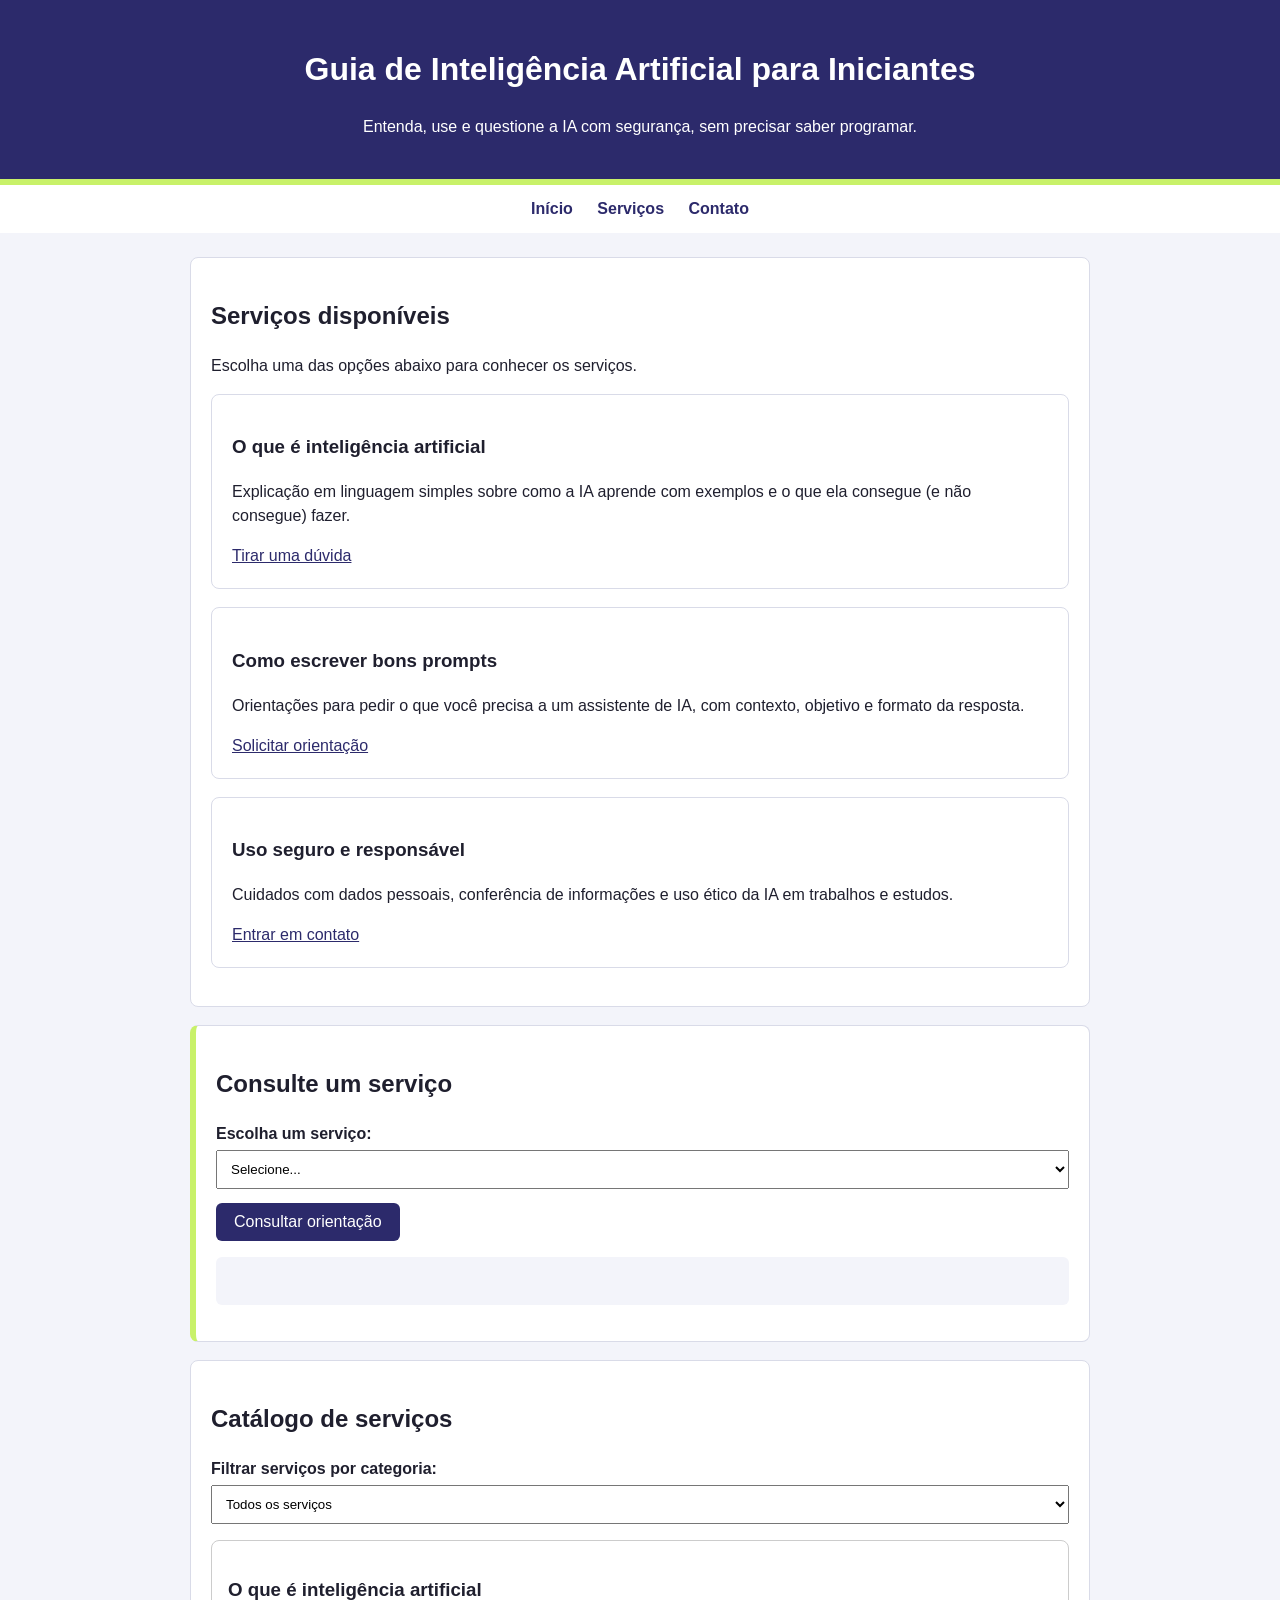
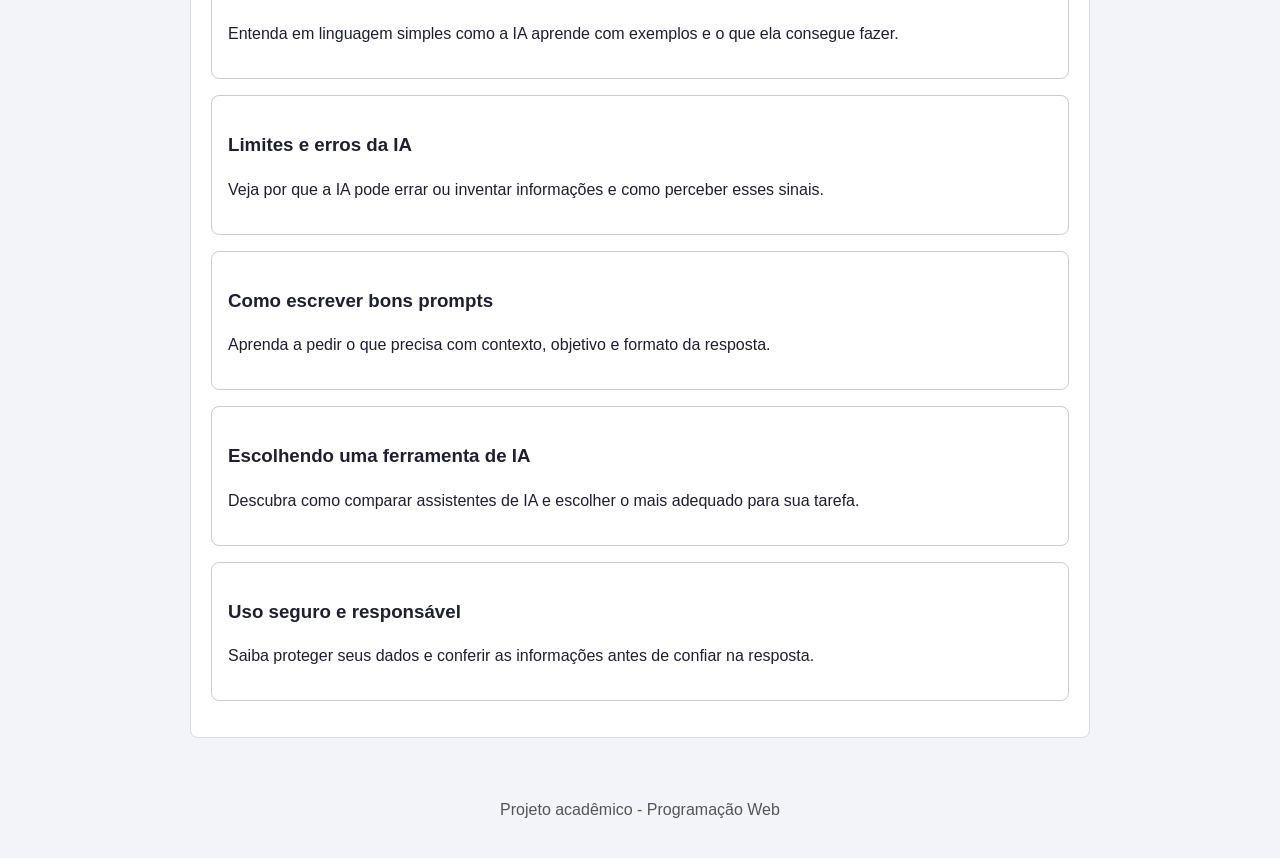
==== servicos.html @ ab634cd0 "Adiciona validação JavaScript ao formulário" ====
<!DOCTYPE html>
<html lang="pt-BR">
<head>
  <meta charset="UTF-8">
  <meta name="viewport" content="width=device-width, initial-scale=1.0">
  <title>Serviços - Guia de IA para Iniciantes</title>
  <link rel="icon" type="image/svg+xml" href="img/favicon.svg">
  <link rel="stylesheet" href="css/style.css">
</head>
<body>
  <header>
    <a href="index.html">
      <h1>Guia de Inteligência Artificial para Iniciantes</h1>
    </a>
    <p>Entenda, use e questione a IA com segurança, sem precisar saber programar.</p>
  </header>

  <nav>
    <a href="index.html">Início</a>
    <a href="servicos.html">Serviços</a>
    <a href="contato.html">Contato</a>
  </nav>

  <main>
    <section>
      <h2>Serviços disponíveis</h2>
      <p>Escolha uma das opções abaixo para conhecer os serviços.</p>

      <article>
        <h3>O que é inteligência artificial</h3>
        <p>Explicação em linguagem simples sobre como a IA aprende com exemplos e o que ela consegue (e não consegue) fazer.</p>
        <a href="contato.html">Tirar uma dúvida</a>
      </article>

      <article>
        <h3>Como escrever bons prompts</h3>
        <p>Orientações para pedir o que você precisa a um assistente de IA, com contexto, objetivo e formato da resposta.</p>
        <a href="contato.html">Solicitar orientação</a>
      </article>

      <article>
        <h3>Uso seguro e responsável</h3>
        <p>Cuidados com dados pessoais, conferência de informações e uso ético da IA em trabalhos e estudos.</p>
        <a href="contato.html">Entrar em contato</a>
      </article>
    </section>

    <section class="consulta-servico">
      <h2>Consulte um serviço</h2>
      <label for="servico">Escolha um serviço:</label>
      <select id="servico">
        <option value="">Selecione...</option>
        <option value="o-que-e-ia">O que é inteligência artificial</option>
        <option value="prompts">Como escrever bons prompts</option>
        <option value="seguranca">Uso seguro e responsável</option>
      </select>
      <button id="btnConsultar" type="button">Consultar orientação</button>
      <p id="resultado" aria-live="polite"></p>
    </section>
    <section>
      <h2>Catálogo de serviços</h2>

      <label for="filtroCategoria">Filtrar serviços por categoria:</label>
      <select id="filtroCategoria">
        <option value="todos">Todos os serviços</option>
        <option value="fundamentos">Fundamentos</option>
        <option value="pratica">Prática</option>
        <option value="seguranca">Segurança</option>
      </select>
      <p id="mensagemFiltro" aria-live="polite"></p>

      <div id="listaServicos"></div>
    </section>
  </main>

  <footer>
    <p>Projeto acadêmico - Programação Web</p>
  </footer>

  <script src="js/script.js"></script>
</body>
</html>
---- css/style.css ----
body {
  font-family: Arial, sans-serif;
  margin: 0;
  background-color: #f3f4fa;
  color: #1f1f2e;
  line-height: 1.5;
}

header {
  background-color: #2c2a6b;
  color: white;
  padding: 24px;
  text-align: center;
  border-bottom: 6px solid #c8f169;
}

header a {
  color: white;
  text-decoration: underline;
  text-decoration-color: transparent;
  text-decoration-thickness: 2px;
  text-underline-offset: 6px;
  transition: text-decoration-color 0.3s;
}

header a:hover,
header a:focus {
  text-decoration-color: #c8f169;
}

nav {
  background-color: #ffffff;
  padding: 12px;
  text-align: center;
}

nav a {
  color: #2c2a6b;
  margin: 0 10px;
  text-decoration: none;
  font-weight: bold;
}

nav a:hover,
nav a:focus {
  text-decoration: underline;
}

main {
  width: 90%;
  max-width: 900px;
  margin: 24px auto;
}

section, article {
  background-color: white;
  padding: 20px;
  margin-bottom: 18px;
  border: 1px solid #d9dbe8;
  border-radius: 8px;
}

img {
  max-width: 100%;
  height: auto;
}

a {
  color: #2c2a6b;
}

label {
  display: block;
  margin-top: 12px;
  font-weight: bold;
}

input, select, textarea {
  width: 100%;
  padding: 10px;
  margin-top: 4px;
  box-sizing: border-box;
}

button {
  margin-top: 14px;
  padding: 10px 18px;
  cursor: pointer;
  background-color: #2c2a6b;
  color: white;
  border: none;
  border-radius: 6px;
  font-size: 1rem;
}

button:hover {
  background-color: #4a48a0;
}

input:focus, select:focus, textarea:focus, button:focus, a:focus {
  outline: 3px solid #c8f169;
  outline-offset: 2px;
}

/* Aula 08: consulta de serviço */
.consulta-servico {
  border-left: 6px solid #c8f169;
}

#resultado {
  margin-top: 16px;
  padding: 12px;
  background-color: #f3f4fa;
  border-radius: 6px;
  min-height: 1.5em;
}

/* Aula 10: cards criados pelo JavaScript */
.card-servico {
  border: 1px solid #ccc;
  border-radius: 8px;
  padding: 1rem;
  margin-bottom: 1rem;
}

/* Aula 12: mensagem do formulário */
#mensagemForm {
  margin-top: 16px;
  padding: 12px;
  background-color: #f3f4fa;
  border-radius: 6px;
  min-height: 1.5em;
}

footer {
  text-align: center;
  padding: 20px;
  color: #555555;
}
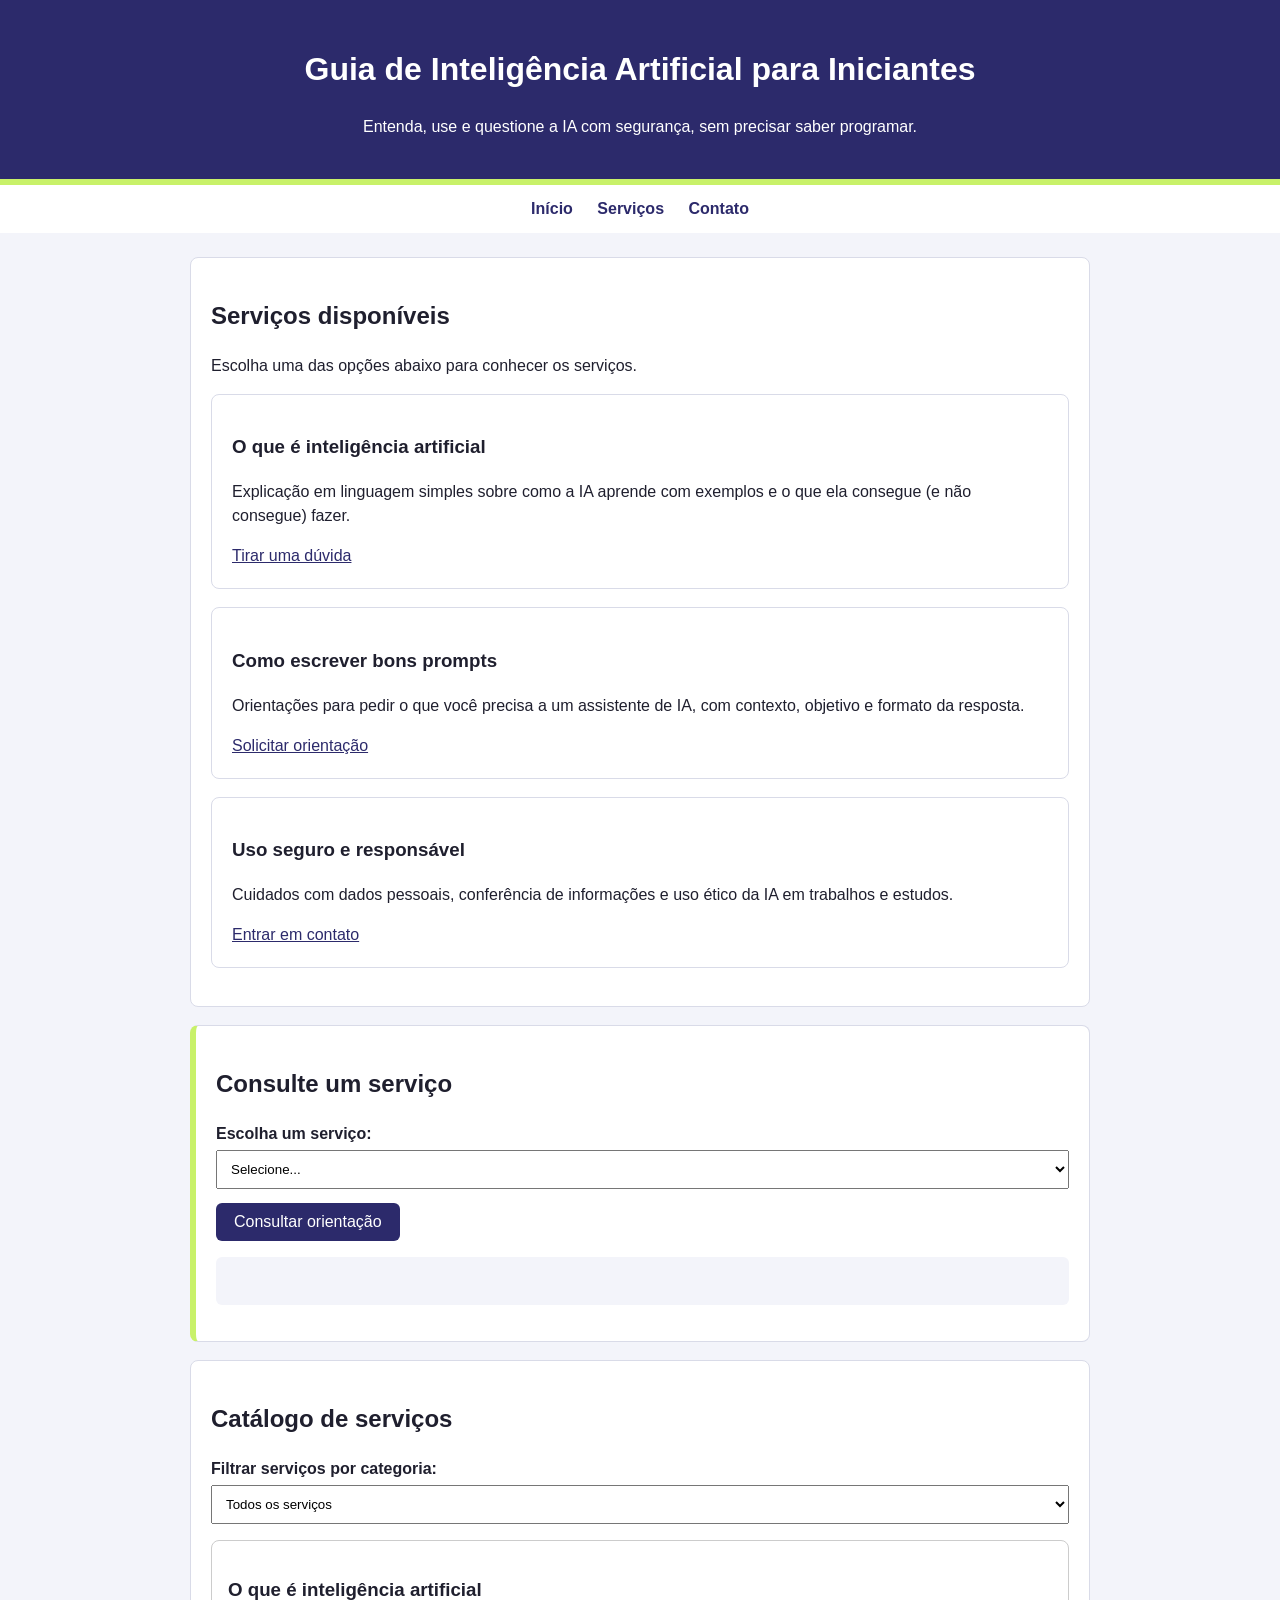
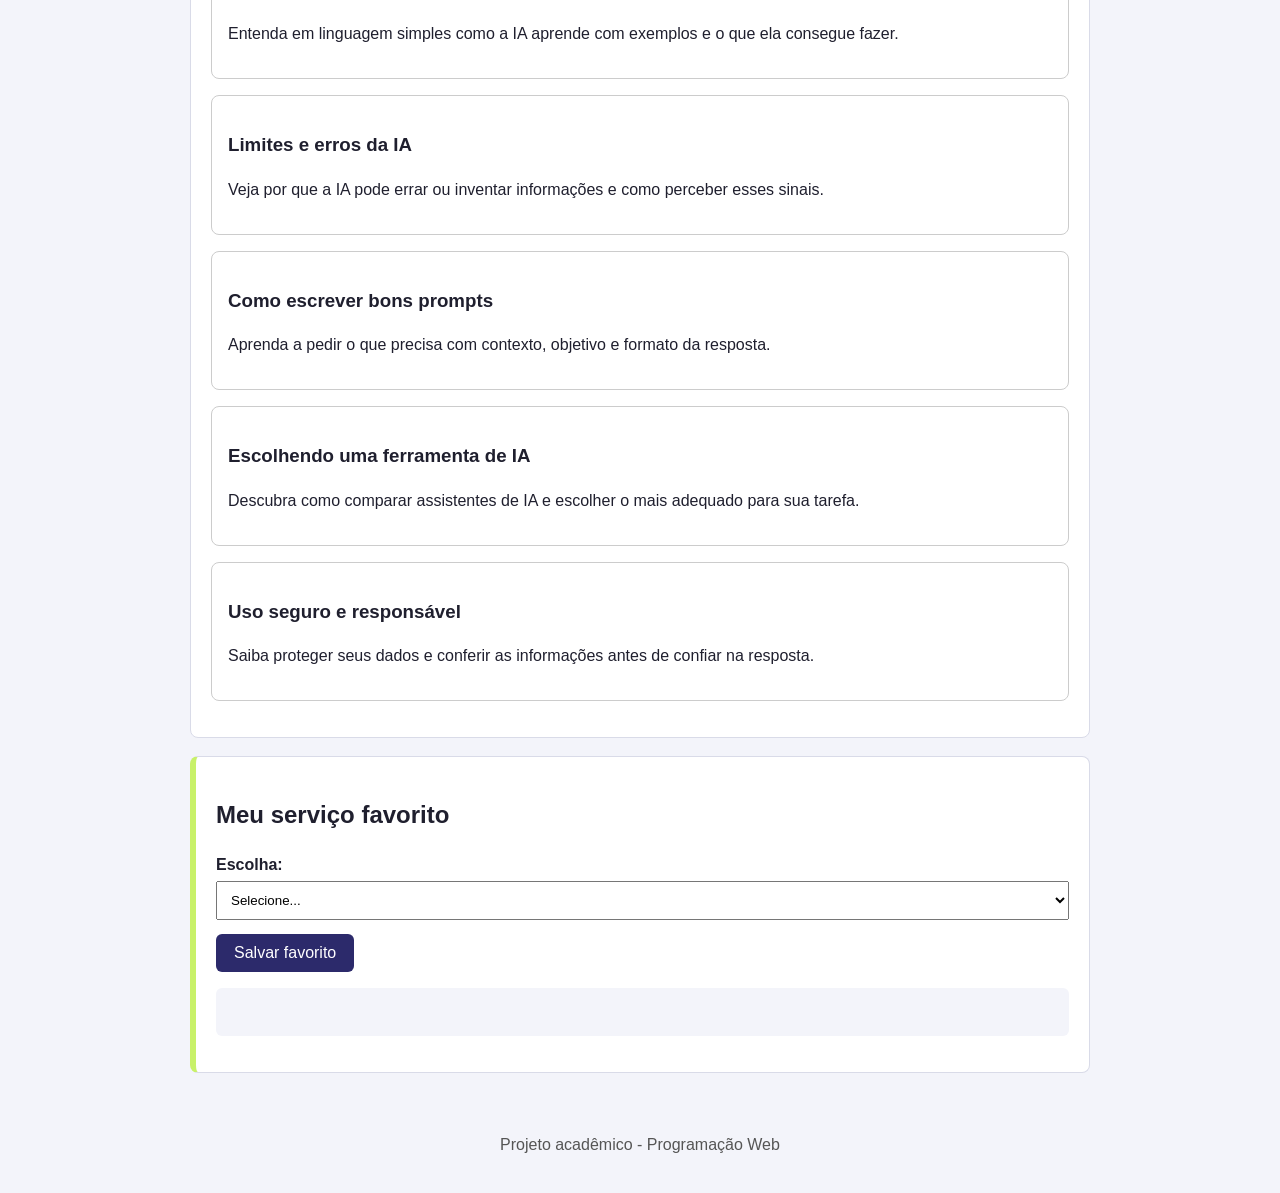
==== commit 5e43f42e: "Adiciona preferência de serviço com LocalStorage" ====
--- a/servicos.html
+++ b/servicos.html
@@ -71,6 +71,21 @@
 
       <div id="listaServicos"></div>
     </section>
+
+    <section class="preferencia">
+      <h2>Meu serviço favorito</h2>
+      <label for="servicoFavorito">Escolha:</label>
+      <select id="servicoFavorito">
+        <option value="">Selecione...</option>
+        <option value="o-que-e-ia">O que é inteligência artificial</option>
+        <option value="limites">Limites e erros da IA</option>
+        <option value="prompts">Como escrever bons prompts</option>
+        <option value="ferramentas">Escolhendo uma ferramenta de IA</option>
+        <option value="seguranca">Uso seguro e responsável</option>
+      </select>
+      <button id="btnSalvarFavorito" type="button">Salvar favorito</button>
+      <p id="favoritoSalvo" aria-live="polite"></p>
+    </section>
   </main>
 
   <footer>
--- a/css/style.css
+++ b/css/style.css
@@ -132,6 +132,19 @@
   min-height: 1.5em;
 }
 
+/* Aula 13: preferência salva no navegador */
+#favoritoSalvo {
+  margin-top: 16px;
+  padding: 12px;
+  background-color: #f3f4fa;
+  border-radius: 6px;
+  min-height: 1.5em;
+}
+
+.preferencia {
+  border-left: 6px solid #c8f169;
+}
+
 footer {
   text-align: center;
   padding: 20px;
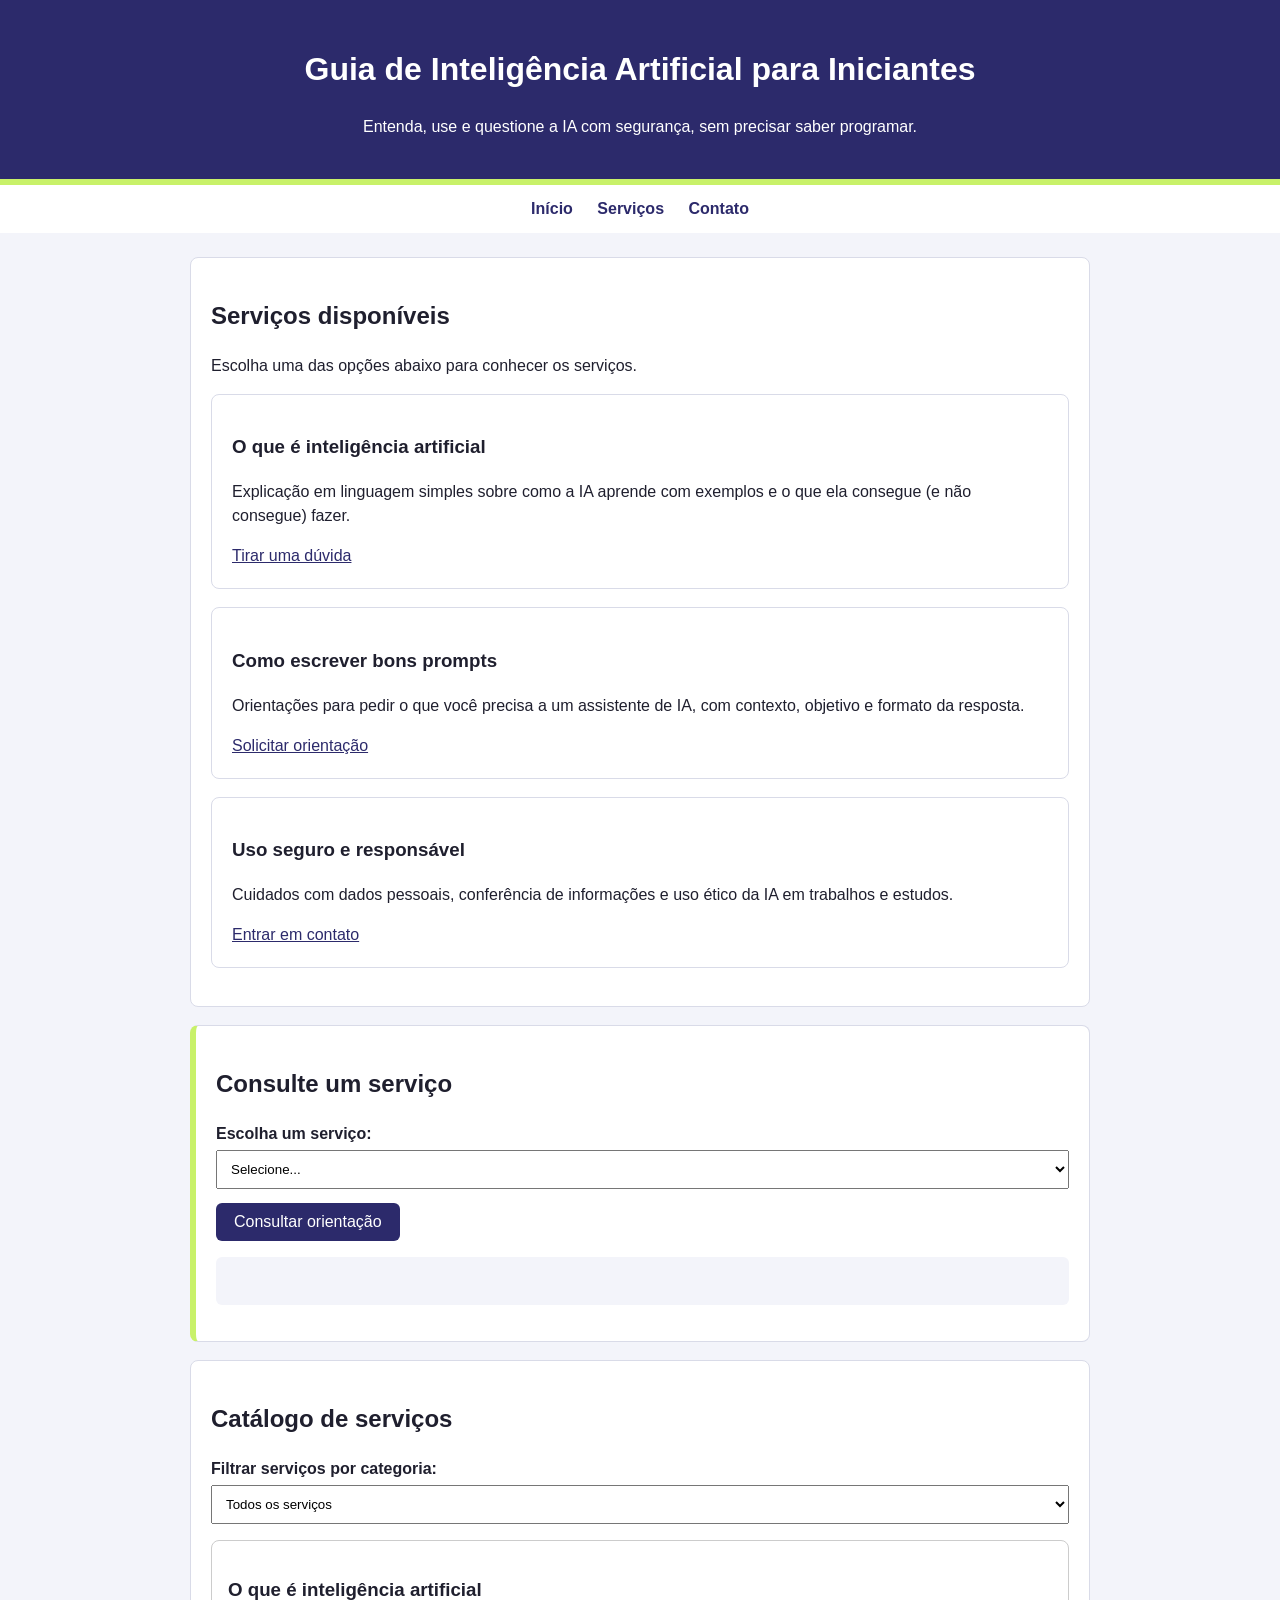
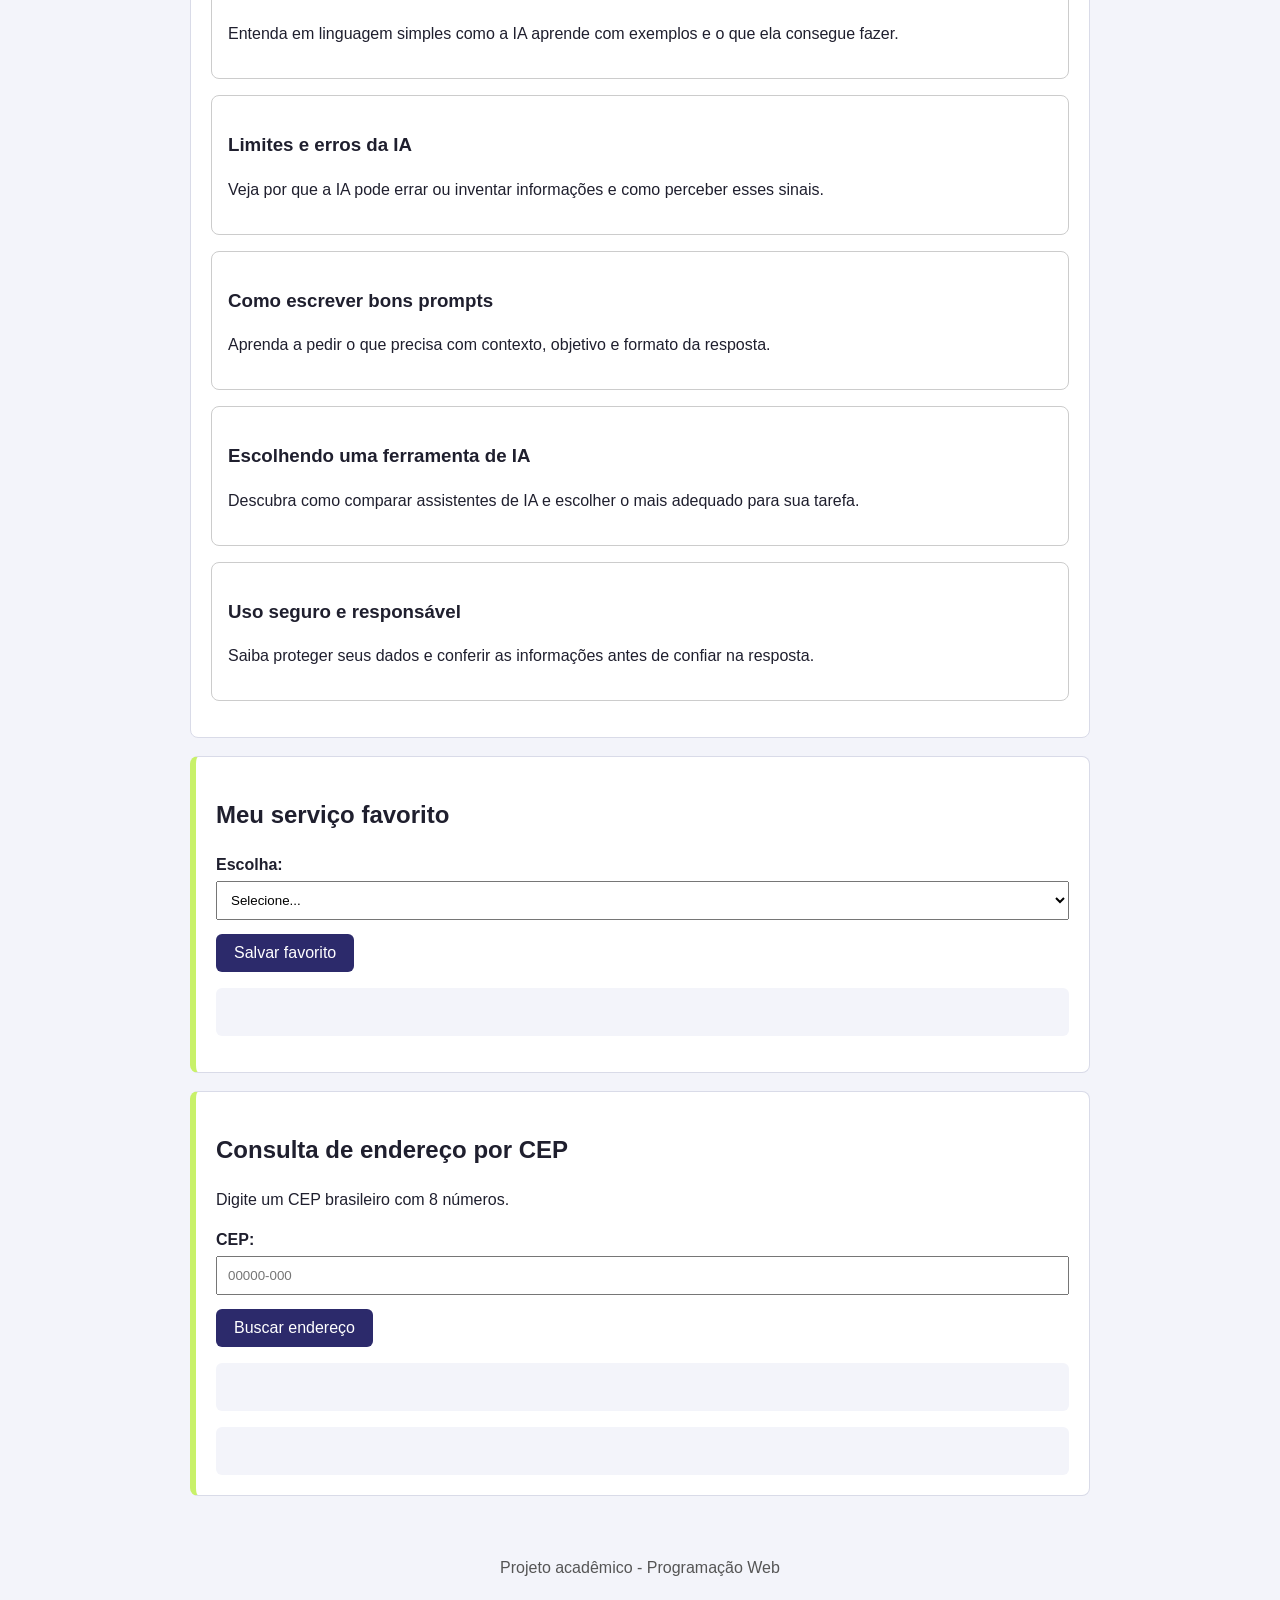
==== commit ad8304bf: "Adiciona consulta de CEP com API publica" ====
--- a/servicos.html
+++ b/servicos.html
@@ -71,8 +71,7 @@
 
       <div id="listaServicos"></div>
     </section>
-
-    <section class="preferencia">
+<section class="preferencia">
       <h2>Meu serviço favorito</h2>
       <label for="servicoFavorito">Escolha:</label>
       <select id="servicoFavorito">
@@ -86,6 +85,17 @@
       <button id="btnSalvarFavorito" type="button">Salvar favorito</button>
       <p id="favoritoSalvo" aria-live="polite"></p>
     </section>
+
+    <section class="consulta-cep">
+      <h2>Consulta de endereço por CEP</h2>
+      <p>Digite um CEP brasileiro com 8 números.</p>
+      <label for="cep">CEP:</label>
+      <input id="cep" type="text" inputmode="numeric" maxlength="9"
+        placeholder="00000-000">
+      <button id="btnBuscarCep" type="button">Buscar endereço</button>
+      <p id="statusCep" aria-live="polite"></p>
+      <div id="resultadoCep"></div>
+    </section>
   </main>
 
   <footer>
@@ -93,5 +103,6 @@
   </footer>
 
   <script src="js/script.js"></script>
+  <script src="js/cep.js"></script>
 </body>
 </html>
--- a/css/style.css
+++ b/css/style.css
@@ -144,6 +144,24 @@
 .preferencia {
   border-left: 6px solid #c8f169;
 }
+/* Atividade Final: consulta de CEP com API */
+.consulta-cep {
+  border-left: 6px solid #c8f169;
+}
+
+#statusCep,
+#resultadoCep {
+  margin-top: 16px;
+  padding: 12px;
+  background-color: #f3f4fa;
+  border-radius: 6px;
+  min-height: 1.5em;
+}
+
+#resultadoCep {
+  font-weight: bold;
+  overflow-wrap: anywhere;
+}
 
 footer {
   text-align: center;
